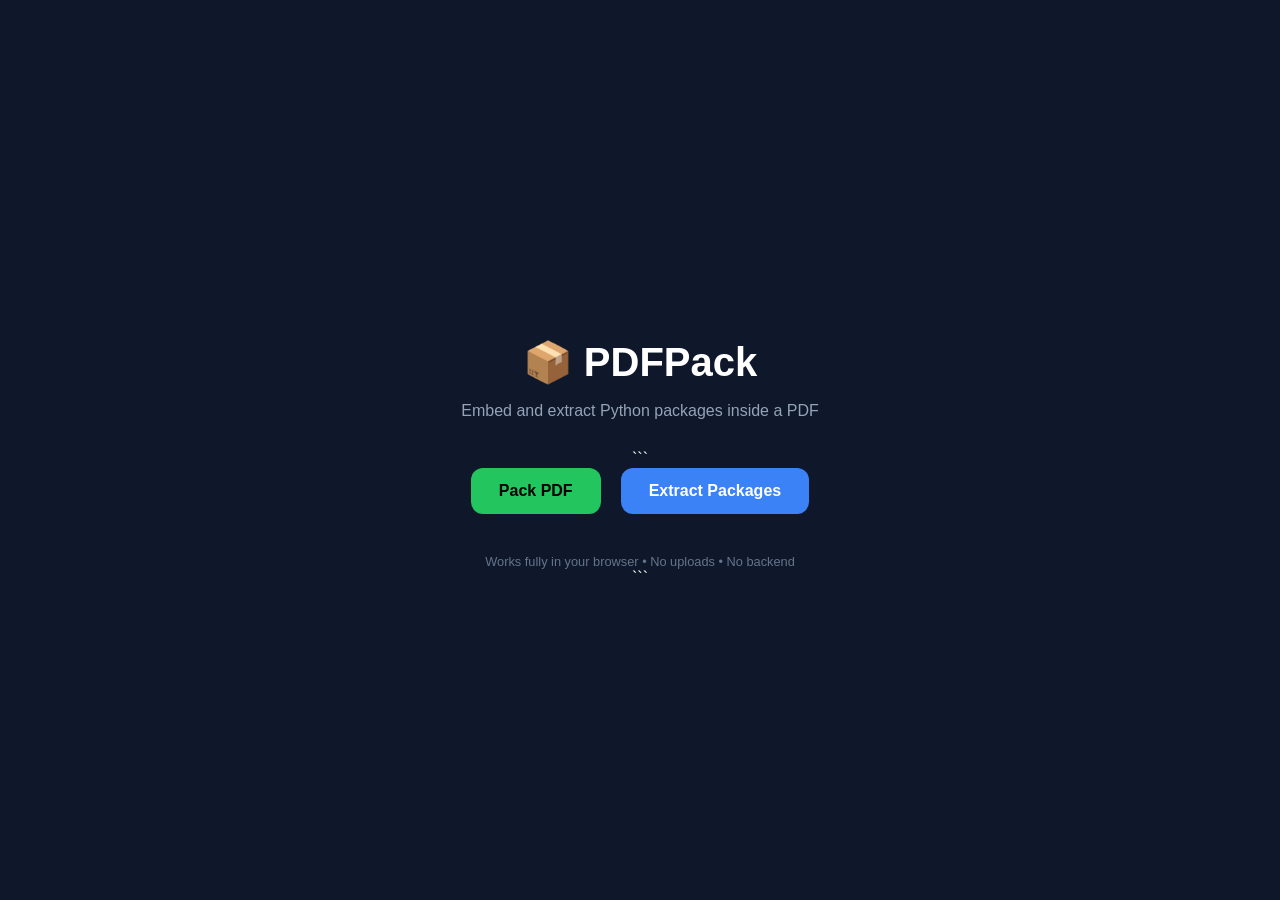
==== index.html @ 9ba78434 "Add index.html for PDFPack landing page with styling and navigation" ====
<!DOCTYPE html>

<html lang="en">
<head>
  <meta charset="UTF-8">
  <title>PDFPack</title>
  <meta name="viewport" content="width=device-width, initial-scale=1.0">

  <style>
    body {
      margin: 0;
      font-family: -apple-system, BlinkMacSystemFont, "Segoe UI", Roboto, sans-serif;
      background: #0f172a;
      color: #ffffff;
      display: flex;
      align-items: center;
      justify-content: center;
      height: 100vh;
    }

    .container {
      text-align: center;
    }

    h1 {
      font-size: 2.5rem;
      margin-bottom: 10px;
    }

    p {
      color: #94a3b8;
      margin-bottom: 30px;
    }

    .buttons {
      display: flex;
      gap: 20px;
      justify-content: center;
    }

    a {
      text-decoration: none;
      padding: 14px 28px;
      border-radius: 12px;
      font-weight: 600;
      transition: 0.2s;
    }

    .pack {
      background: #22c55e;
      color: #000;
    }

    .extract {
      background: #3b82f6;
      color: #fff;
    }

    a:hover {
      transform: translateY(-2px);
      opacity: 0.9;
    }

    footer {
      margin-top: 40px;
      font-size: 0.8rem;
      color: #64748b;
    }
  </style>

</head>

<body>
  <div class="container">
    <h1>📦 PDFPack</h1>
    <p>Embed and extract Python packages inside a PDF</p>

```
<div class="buttons">
  <a href="pack.html" class="pack">Pack PDF</a>
  <a href="extract.html" class="extract">Extract Packages</a>
</div>

<footer>
  Works fully in your browser • No uploads • No backend
</footer>
```

  </div>
</body>
</html>
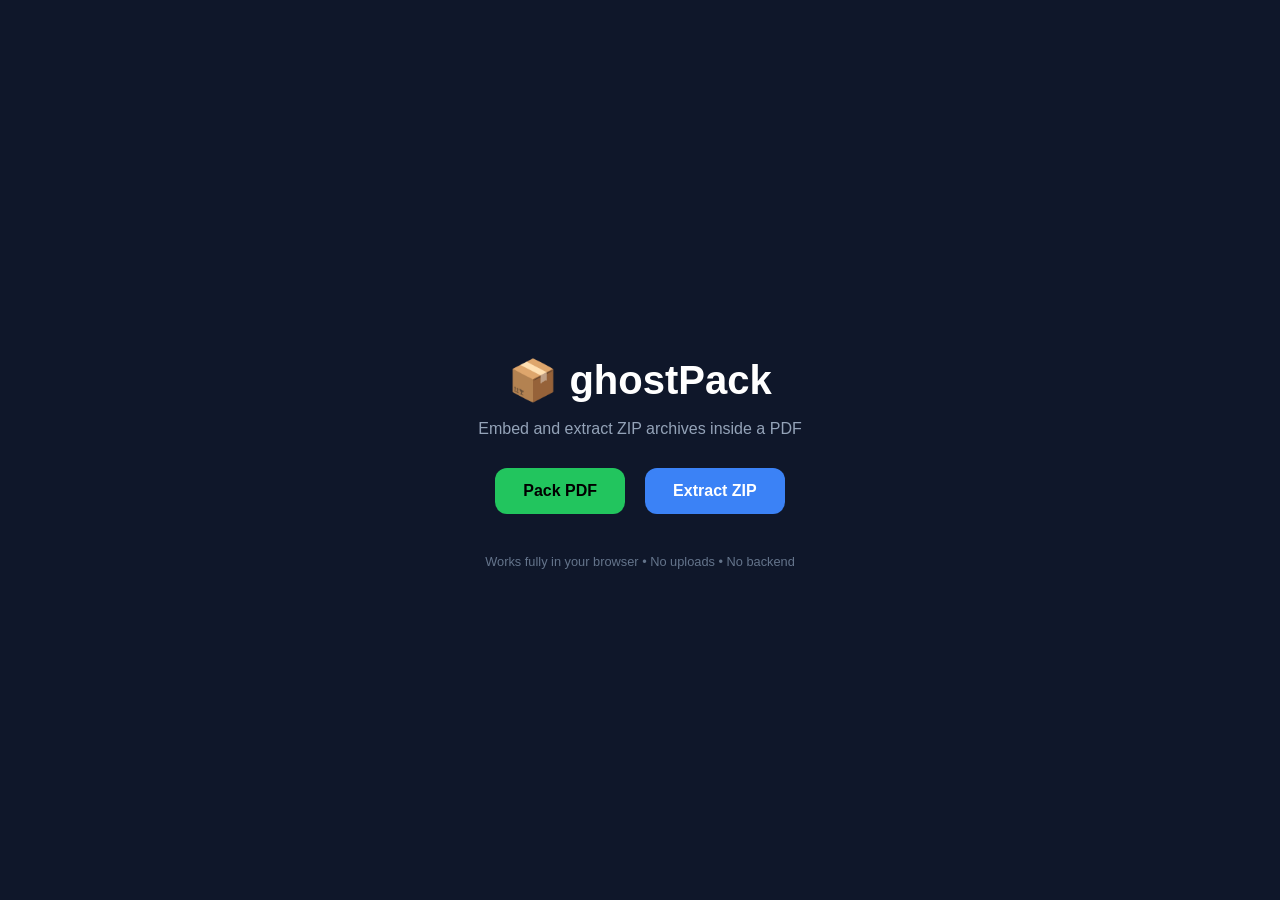
==== commit 2a4e7e7c: "Rename project references from PDFPack to ghostPack in README.md and index.html" ====
--- a/index.html
+++ b/index.html
@@ -3,7 +3,7 @@
 <html lang="en">
 <head>
   <meta charset="UTF-8">
-  <title>PDFPack</title>
+  <title>ghostPack</title>
   <meta name="viewport" content="width=device-width, initial-scale=1.0">
 
   <style>
@@ -72,19 +72,17 @@
 
 <body>
   <div class="container">
-    <h1>📦 PDFPack</h1>
-    <p>Embed and extract Python packages inside a PDF</p>
+    <h1>📦 ghostPack</h1>
+    <p>Embed and extract ZIP archives inside a PDF</p>
 
-```
-<div class="buttons">
-  <a href="pack.html" class="pack">Pack PDF</a>
-  <a href="extract.html" class="extract">Extract Packages</a>
-</div>
+  <div class="buttons">
+    <a href="pack.html" class="pack">Pack PDF</a>
+    <a href="extract.html" class="extract">Extract ZIP</a>
+  </div>
 
-<footer>
-  Works fully in your browser • No uploads • No backend
-</footer>
-```
+  <footer>
+    Works fully in your browser • No uploads • No backend
+  </footer>
 
   </div>
 </body>
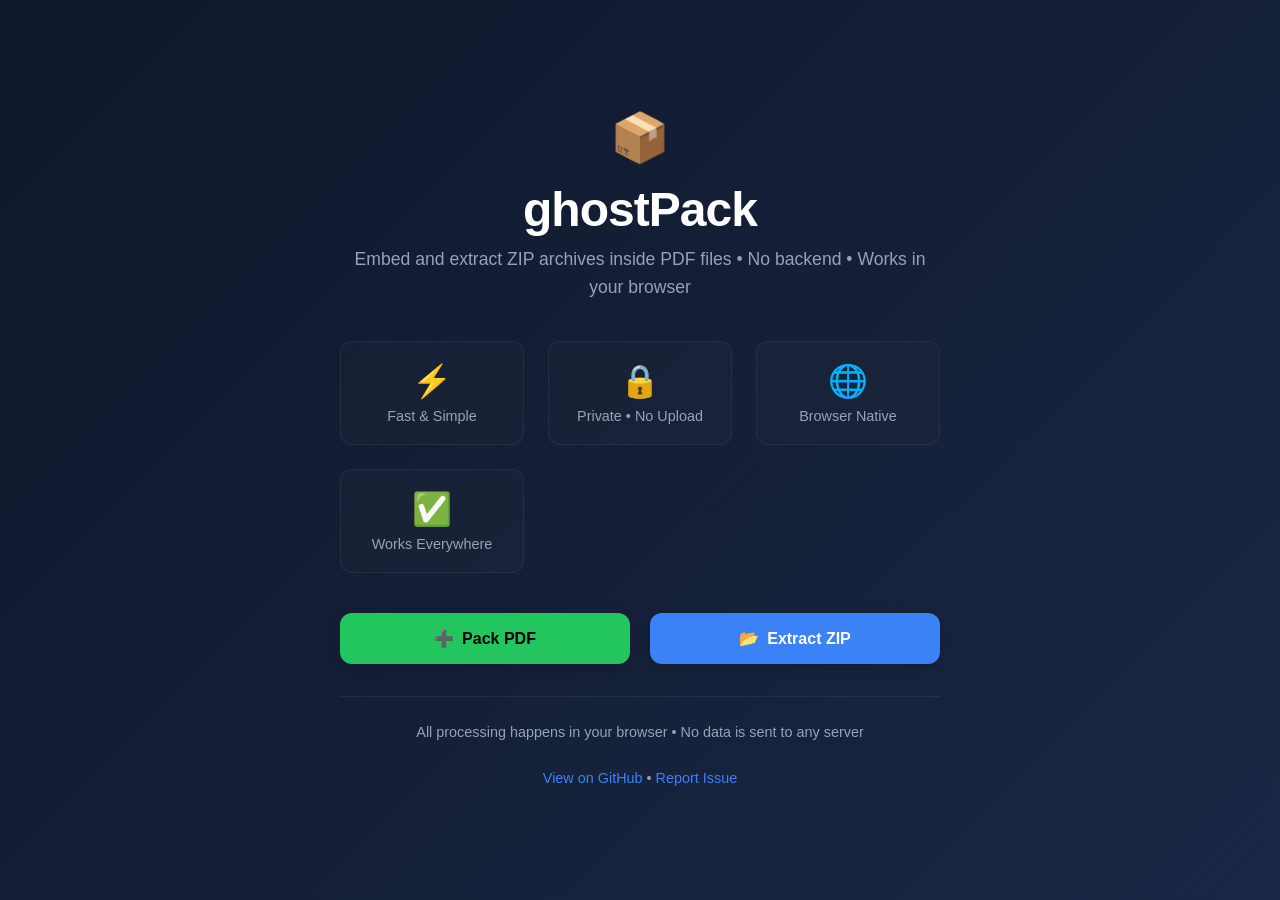
==== commit de210e29: "feat: Enhance ghostPack with shared utilities and improved UX - Added shared utilities in utils.js f" ====
--- a/index.html
+++ b/index.html
@@ -1,70 +1,205 @@
 <!DOCTYPE html>
-
 <html lang="en">
 <head>
   <meta charset="UTF-8">
-  <title>ghostPack</title>
+  <title>ghostPack - PDF Archive Bundler</title>
   <meta name="viewport" content="width=device-width, initial-scale=1.0">
+  <meta name="description" content="Bundle and extract ZIP archives inside PDF files. No backend required. Works entirely in your browser.">
 
   <style>
+    :root {
+      --color-bg: #0f172a;
+      --color-surface: #1e293b;
+      --color-text: #ffffff;
+      --color-text-muted: #94a3b8;
+      --color-accent-green: #22c55e;
+      --color-accent-blue: #3b82f6;
+      --color-accent-green-hover: #16a34a;
+      --color-accent-blue-hover: #2563eb;
+    }
+
+    * {
+      margin: 0;
+      padding: 0;
+      box-sizing: border-box;
+    }
+
     body {
-      margin: 0;
-      font-family: -apple-system, BlinkMacSystemFont, "Segoe UI", Roboto, sans-serif;
-      background: #0f172a;
-      color: #ffffff;
+      font-family: -apple-system, BlinkMacSystemFont, "Segoe UI", Roboto, "Helvetica Neue", sans-serif;
+      background: linear-gradient(135deg, var(--color-bg) 0%, #1a2744 100%);
+      color: var(--color-text);
+      min-height: 100vh;
       display: flex;
       align-items: center;
       justify-content: center;
-      height: 100vh;
+      padding: 2rem 1rem;
     }
 
     .container {
       text-align: center;
+      max-width: 600px;
+      width: 100%;
+    }
+
+    .logo {
+      font-size: 3rem;
+      margin-bottom: 1rem;
+      display: inline-block;
     }
 
     h1 {
-      font-size: 2.5rem;
-      margin-bottom: 10px;
-    }
-
-    p {
-      color: #94a3b8;
-      margin-bottom: 30px;
+      font-size: clamp(2rem, 5vw, 3rem);
+      margin-bottom: 0.5rem;
+      font-weight: 700;
+      letter-spacing: -0.02em;
+    }
+
+    .subtitle {
+      color: var(--color-text-muted);
+      font-size: 1.1rem;
+      margin-bottom: 2.5rem;
+      line-height: 1.6;
+    }
+
+    .features {
+      display: grid;
+      grid-template-columns: repeat(auto-fit, minmax(150px, 1fr));
+      gap: 1.5rem;
+      margin-bottom: 2.5rem;
+    }
+
+    .feature {
+      padding: 1.25rem;
+      border-radius: 12px;
+      background: rgba(30, 41, 59, 0.4);
+      border: 1px solid rgba(148, 163, 184, 0.1);
+      transition: all 0.3s ease;
+    }
+
+    .feature:hover {
+      background: rgba(30, 41, 59, 0.6);
+      border-color: rgba(148, 163, 184, 0.2);
+      transform: translateY(-2px);
+    }
+
+    .feature-icon {
+      font-size: 2rem;
+      margin-bottom: 0.5rem;
+    }
+
+    .feature-text {
+      font-size: 0.9rem;
+      color: var(--color-text-muted);
     }
 
     .buttons {
       display: flex;
-      gap: 20px;
+      gap: 1.25rem;
       justify-content: center;
-    }
-
-    a {
+      margin-bottom: 2rem;
+      flex-wrap: wrap;
+    }
+
+    a.button {
       text-decoration: none;
-      padding: 14px 28px;
+      padding: 1rem 2rem;
       border-radius: 12px;
       font-weight: 600;
-      transition: 0.2s;
-    }
-
-    .pack {
-      background: #22c55e;
+      font-size: 1rem;
+      transition: all 0.3s ease;
+      cursor: pointer;
+      display: inline-flex;
+      align-items: center;
+      gap: 0.5rem;
+      flex: 1;
+      min-width: 150px;
+      justify-content: center;
+      box-shadow: 0 4px 12px rgba(0, 0, 0, 0.15);
+    }
+
+    a.pack {
+      background: var(--color-accent-green);
       color: #000;
     }
 
-    .extract {
-      background: #3b82f6;
+    a.pack:hover {
+      background: var(--color-accent-green-hover);
+      transform: translateY(-2px);
+      box-shadow: 0 6px 20px rgba(34, 197, 94, 0.3);
+    }
+
+    a.extract {
+      background: var(--color-accent-blue);
       color: #fff;
     }
 
-    a:hover {
+    a.extract:hover {
+      background: var(--color-accent-blue-hover);
       transform: translateY(-2px);
-      opacity: 0.9;
+      box-shadow: 0 6px 20px rgba(59, 130, 246, 0.3);
+    }
+
+    a.button:active {
+      transform: translateY(-1px);
     }
 
     footer {
-      margin-top: 40px;
-      font-size: 0.8rem;
-      color: #64748b;
+      color: var(--color-text-muted);
+      font-size: 0.9rem;
+      line-height: 1.6;
+      padding-top: 1.5rem;
+      border-top: 1px solid rgba(148, 163, 184, 0.1);
+    }
+
+    footer a {
+      color: var(--color-accent-blue);
+      text-decoration: none;
+      transition: color 0.2s ease;
+    }
+
+    footer a:hover {
+      color: var(--color-accent-blue-hover);
+      text-decoration: underline;
+    }
+
+    /* Responsive */
+    @media (max-width: 480px) {
+      .container {
+        padding: 0 1rem;
+      }
+
+      h1 {
+        font-size: 2rem;
+      }
+
+      .subtitle {
+        font-size: 1rem;
+      }
+
+      .buttons {
+        flex-direction: column;
+        gap: 1rem;
+      }
+
+      a.button {
+        min-width: 100%;
+      }
+
+      .features {
+        grid-template-columns: repeat(2, 1fr);
+        gap: 1rem;
+      }
+
+      .feature {
+        padding: 1rem;
+      }
+    }
+
+    /* Dark mode adjustments (already dark, but for clarity) */
+    @media (prefers-color-scheme: dark) {
+      body {
+        background: linear-gradient(135deg, #0f1b2e 0%, #1a2f4a 100%);
+      }
     }
   </style>
 
@@ -72,18 +207,44 @@
 
 <body>
   <div class="container">
-    <h1>📦 ghostPack</h1>
-    <p>Embed and extract ZIP archives inside a PDF</p>
-
-  <div class="buttons">
-    <a href="pack.html" class="pack">Pack PDF</a>
-    <a href="extract.html" class="extract">Extract ZIP</a>
-  </div>
-
-  <footer>
-    Works fully in your browser • No uploads • No backend
-  </footer>
-
+    <div class="logo">📦</div>
+    <h1>ghostPack</h1>
+    <p class="subtitle">Embed and extract ZIP archives inside PDF files • No backend • Works in your browser</p>
+
+    <div class="features">
+      <div class="feature">
+        <div class="feature-icon">⚡</div>
+        <div class="feature-text">Fast & Simple</div>
+      </div>
+      <div class="feature">
+        <div class="feature-icon">🔒</div>
+        <div class="feature-text">Private • No Upload</div>
+      </div>
+      <div class="feature">
+        <div class="feature-icon">🌐</div>
+        <div class="feature-text">Browser Native</div>
+      </div>
+      <div class="feature">
+        <div class="feature-icon">✅</div>
+        <div class="feature-text">Works Everywhere</div>
+      </div>
+    </div>
+
+    <div class="buttons">
+      <a href="pack.html" class="button pack">
+        <span>➕</span> Pack PDF
+      </a>
+      <a href="extract.html" class="button extract">
+        <span>📂</span> Extract ZIP
+      </a>
+    </div>
+
+    <footer>
+      All processing happens in your browser • No data is sent to any server
+      <br><br>
+      <a href="https://github.com/notdatkunal/ghostPack" target="_blank">View on GitHub</a> • 
+      <a href="https://github.com/notdatkunal/ghostPack/issues" target="_blank">Report Issue</a>
+    </footer>
   </div>
 </body>
 </html>
